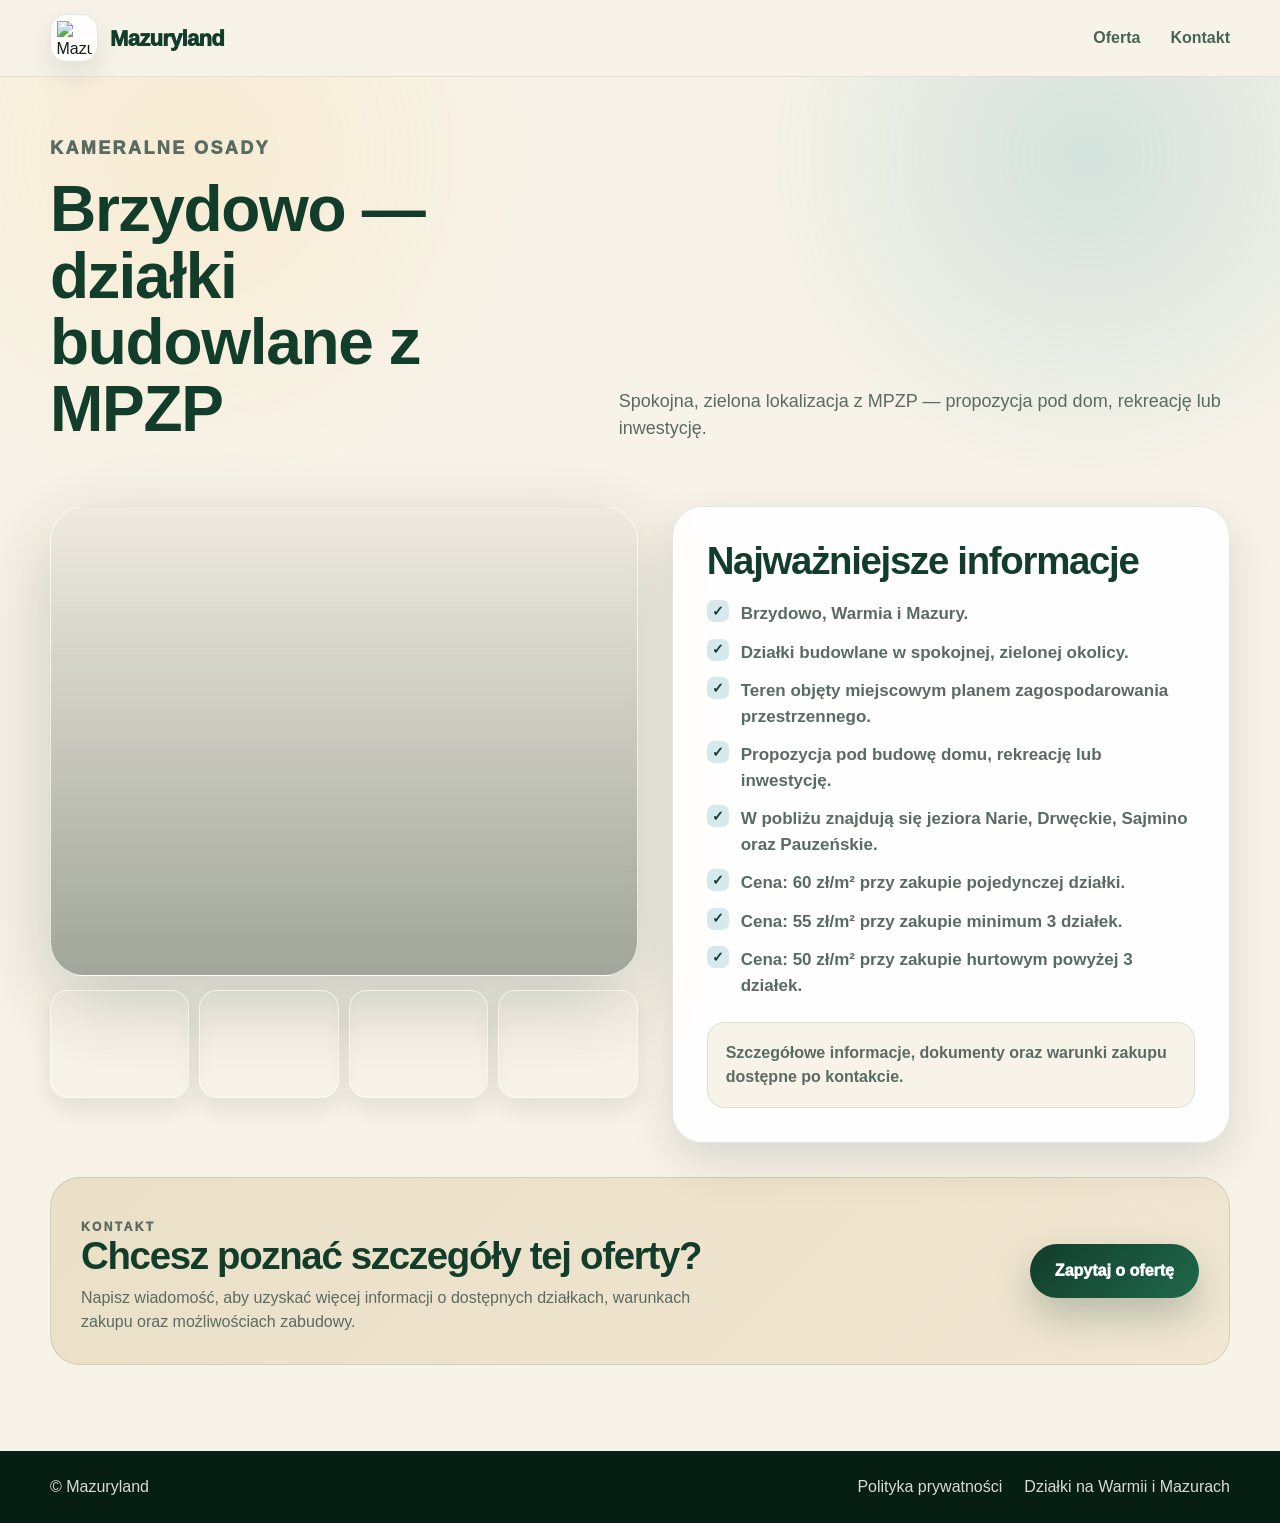
==== brzydowo-dzialki-budowlane.html @ d2bc5dd3 "Add files via upload" ====
<!DOCTYPE html>
<html lang="pl">
<head>
  <meta charset="UTF-8" />
  <meta name="viewport" content="width=device-width, initial-scale=1.0" />

  <title>Brzydowo — działki budowlane z MPZP | Mazuryland</title>
  <meta
    name="description"
    content="Brzydowo — działki budowlane z MPZP w spokojnej, zielonej okolicy. Cena od 50 zł/m²."
  />

  <link rel="stylesheet" href="style.css" />
</head>
<body>

  <header class="header">
    <div class="container header-inner">
      <a href="index.html" class="logo" aria-label="Mazuryland">
        <span class="logo-icon">
          <img src="images/logo.png" alt="Mazuryland" class="logo-img" />
        </span>
        <span class="logo-text">Mazuryland</span>
      </a>

      <nav class="nav" aria-label="Menu główne">
        <a href="index.html#oferta">Oferta</a>
        <a href="index.html#kontakt">Kontakt</a>
      </nav>
    </div>
  </header>

  <main class="property-page">

    <section class="property-hero">
      <div class="container property-hero-inner">
        <div>
          <p class="eyebrow">Kameralne osady</p>
          <h1>Brzydowo — działki budowlane z MPZP</h1>
        </div>

        <p>
          Spokojna, zielona lokalizacja z MPZP — propozycja pod dom, rekreację lub inwestycję.
        </p>
      </div>
    </section>

    <section class="property-main">
      <div class="container">

        <div class="property-detail-layout">

          <div>
            <div
              class="property-main-photo"
              style="background-image: linear-gradient(180deg, rgba(20, 40, 29, 0.04), rgba(20, 40, 29, 0.38)), url('images/brzydowo-1.jpg');"
              aria-label="Widok działek budowlanych w Brzydowie"
            ></div>

            <div class="property-thumbs">
              <div class="property-thumb" style="background-image: url('images/brzydowo-2.jpg');"></div>
              <div class="property-thumb" style="background-image: url('images/brzydowo-3.jpg');"></div>
              <div class="property-thumb" style="background-image: url('images/brzydowo-4.jpg');"></div>
              <div class="property-thumb" style="background-image: url('images/brzydowo-1.jpg');"></div>
            </div>
          </div>

          <aside class="property-info-panel">
            <h2>Najważniejsze informacje</h2>

            <ul class="property-points">
              <li>Brzydowo, Warmia i Mazury.</li>
              <li>Działki budowlane w spokojnej, zielonej okolicy.</li>
              <li>Teren objęty miejscowym planem zagospodarowania przestrzennego.</li>
              <li>Propozycja pod budowę domu, rekreację lub inwestycję.</li>
              <li>W pobliżu znajdują się jeziora Narie, Drwęckie, Sajmino oraz Pauzeńskie.</li>
              <li>Cena: 60 zł/m² przy zakupie pojedynczej działki.</li>
              <li>Cena: 55 zł/m² przy zakupie minimum 3 działek.</li>
              <li>Cena: 50 zł/m² przy zakupie hurtowym powyżej 3 działek.</li>
            </ul>

            <div class="property-note">
              Szczegółowe informacje, dokumenty oraz warunki zakupu dostępne po kontakcie.
            </div>
          </aside>

        </div>

        <div class="property-cta">
          <div>
            <p class="eyebrow">Kontakt</p>
            <h2>Chcesz poznać szczegóły tej oferty?</h2>
            <p>
              Napisz wiadomość, aby uzyskać więcej informacji o dostępnych działkach, warunkach zakupu oraz możliwościach zabudowy.
            </p>
          </div>

          <a href="index.html#kontakt" class="btn btn-primary">Zapytaj o ofertę</a>
        </div>

      </div>
    </section>

  </main>

  <footer class="footer">
    <div class="container footer-inner">
      <p>© Mazuryland</p>

      <div class="footer-links">
        <a href="polityka-prywatnosci.html">Polityka prywatności</a>
        <p>Działki na Warmii i Mazurach</p>
      </div>
    </div>
  </footer>

</body>
</html>
---- style.css ----
:root {
  --green: #123d2b;
  --green-light: #1f684b;
  --deep-green: #071e15;
  --cream: #f8f3e8;
  --sand: #eadfc7;
  --gold: #d2a447;
  --lake: #1688a6;
  --lake-dark: #0b526b;
  --lake-soft: #d9eef3;
  --sun: #f2c35f;
  --text: #102018;
  --muted: #5a6b63;
  --white: #ffffff;
  --border: rgba(18, 61, 43, 0.16);
  --shadow: 0 26px 80px rgba(7, 30, 21, 0.2);
  --shadow-soft: 0 18px 46px rgba(7, 30, 21, 0.13);
  --radius: 30px;
}

* {
  margin: 0;
  padding: 0;
  box-sizing: border-box;
}

html {
  scroll-behavior: smooth;
}

body {
  font-family: Arial, sans-serif;
  background: var(--cream);
  color: var(--text);
  line-height: 1.5;
}

a {
  color: inherit;
  text-decoration: none;
}

button,
input,
textarea {
  font: inherit;
}

.container {
  width: min(1180px, calc(100% - 40px));
  margin: 0 auto;
}

/* HEADER */

.header {
  position: sticky;
  top: 0;
  z-index: 50;
  background: rgba(248, 243, 232, 0.88);
  backdrop-filter: blur(20px);
  border-bottom: 1px solid rgba(18, 61, 43, 0.1);
}

.header-inner {
  min-height: 76px;
  display: flex;
  align-items: center;
  justify-content: space-between;
}

.logo {
  display: inline-flex;
  align-items: center;
  gap: 12px;
}

.logo-icon {
  width: 48px;
  height: 48px;
  border-radius: 16px;
  background: rgba(255, 255, 255, 0.9);
  border: 1px solid rgba(18, 61, 43, 0.12);
  box-shadow: 0 12px 28px rgba(7, 30, 21, 0.1);
  display: grid;
  place-items: center;
  overflow: hidden;
}

.logo-img {
  display: block;
  max-width: 35px;
  max-height: 35px;
  width: auto;
  height: auto;
  object-fit: contain;
}

.logo-text {
  color: var(--green);
  font-size: 22px;
  font-weight: 950;
  letter-spacing: -0.7px;
}

.nav {
  display: flex;
  align-items: center;
  gap: 30px;
  color: var(--green);
  font-weight: 900;
}

.nav a {
  opacity: 0.78;
  transition: 0.22s ease;
}

.nav a:hover {
  opacity: 1;
  color: var(--lake-dark);
}

.eyebrow {
  color: var(--gold);
  text-transform: uppercase;
  letter-spacing: 2.4px;
  font-size: 12px;
  font-weight: 950;
}

h1,
h2,
h3 {
  color: var(--green);
  line-height: 1.04;
  letter-spacing: -1.3px;
}

.btn {
  min-height: 54px;
  padding: 0 25px;
  border-radius: 999px;
  border: none;
  display: inline-flex;
  align-items: center;
  justify-content: center;
  font-weight: 950;
  cursor: pointer;
  transition: 0.24s ease;
}

.btn-primary {
  background: linear-gradient(135deg, var(--green), var(--green-light));
  color: var(--white);
  box-shadow: 0 18px 38px rgba(18, 61, 43, 0.25);
}

.btn-primary:hover {
  transform: translateY(-3px);
  box-shadow: 0 22px 46px rgba(18, 61, 43, 0.32);
}

.btn-outline {
  background: rgba(255, 255, 255, 0.82);
  color: var(--green);
  border: 1px solid rgba(18, 61, 43, 0.14);
  backdrop-filter: blur(12px);
}

.btn-outline:hover {
  transform: translateY(-3px);
  box-shadow: var(--shadow-soft);
}

/* OFFER FIRST */

.offer-section {
  position: relative;
  padding: 78px 0 90px;
  overflow: hidden;
  background:
    linear-gradient(180deg, rgba(248, 243, 232, 0.92), rgba(248, 243, 232, 0.64)),
    radial-gradient(circle at 18% 12%, rgba(242, 195, 95, 0.34), transparent 24%),
    radial-gradient(circle at 86% 12%, rgba(22, 136, 166, 0.34), transparent 29%),
    linear-gradient(135deg, #f8f3e8 0%, #e6f3ef 46%, #e8f5f8 100%);
}

.offer-landing {
  min-height: calc(100vh - 76px);
  display: flex;
  align-items: center;
}

.offer-inner {
  position: relative;
  z-index: 2;
}

.offer-ambient {
  position: absolute;
  border-radius: 999px;
  filter: blur(2px);
  pointer-events: none;
}

.offer-ambient-one {
  width: 360px;
  height: 360px;
  right: -90px;
  top: 60px;
  background: radial-gradient(circle, rgba(22, 136, 166, 0.26), transparent 66%);
}

.offer-ambient-two {
  width: 300px;
  height: 300px;
  left: -70px;
  bottom: 50px;
  background: radial-gradient(circle, rgba(31, 104, 75, 0.21), transparent 68%);
}

.offer-waterline {
  position: absolute;
  left: -8%;
  right: -8%;
  bottom: -70px;
  height: 190px;
  background:
    linear-gradient(90deg, rgba(22, 136, 166, 0.12), rgba(31, 104, 75, 0.14), rgba(210, 164, 71, 0.09));
  border-radius: 50% 50% 0 0;
  transform: rotate(-1.5deg);
  pointer-events: none;
}

.section-title {
  margin-bottom: 28px;
}

.offer-title .eyebrow {
  display: inline-flex;
  padding: 12px 18px;
  border-radius: 999px;
  background: rgba(255, 255, 255, 0.72);
  color: var(--green);
  border: 1px solid rgba(18, 61, 43, 0.12);
  box-shadow: 0 12px 28px rgba(7, 30, 21, 0.08);
}

/* TILES */

.tiles-grid {
  display: grid;
  grid-template-columns: repeat(3, 1fr);
  gap: 18px;
}

.tile {
  min-height: 252px;
  padding: 26px;
  border-radius: 31px;
  border: 1px solid rgba(255, 255, 255, 0.4);
  display: flex;
  flex-direction: column;
  justify-content: space-between;
  transition: 0.28s ease;
  position: relative;
  overflow: hidden;
  background-size: cover;
  background-position: center;
  color: var(--white);
  box-shadow: 0 22px 54px rgba(7, 30, 21, 0.16);
  isolation: isolate;
}

.tile::before {
  content: "";
  position: absolute;
  inset: 0;
  background:
    linear-gradient(
      180deg,
      rgba(5, 20, 14, 0.02) 0%,
      rgba(5, 20, 14, 0.28) 42%,
      rgba(5, 20, 14, 0.84) 100%
    );
  z-index: 1;
  transition: 0.28s ease;
}

.tile::after {
  content: "";
  position: absolute;
  right: -54px;
  bottom: -58px;
  width: 190px;
  height: 190px;
  border-radius: 50%;
  background:
    radial-gradient(circle, rgba(22, 136, 166, 0.22), rgba(255, 255, 255, 0.08) 60%, transparent 68%);
  z-index: 2;
  transition: 0.28s ease;
}

.tile:hover {
  transform: translateY(-8px) scale(1.01);
  box-shadow: 0 34px 86px rgba(7, 30, 21, 0.25);
}

.tile:hover::before {
  background:
    linear-gradient(
      180deg,
      rgba(5, 20, 14, 0.00) 0%,
      rgba(5, 20, 14, 0.22) 36%,
      rgba(5, 20, 14, 0.74) 100%
    );
}

.tile:hover::after {
  transform: scale(1.2);
}

.tile-number {
  color: rgba(255, 255, 255, 0.84);
  font-weight: 950;
  font-size: 13px;
  letter-spacing: 1px;
  position: relative;
  z-index: 3;
}

.tile h3 {
  max-width: 330px;
  font-size: clamp(24px, 2.25vw, 33px);
  position: relative;
  z-index: 3;
  color: var(--white);
  font-weight: 950;
  text-shadow: 0 6px 22px rgba(0, 0, 0, 0.22);
}

.tile-budowlane {
  background-image: url("images/budowlane.jpg");
}

.tile-rolne {
  background-image: url("images/rolne.jpg");
}

.tile-osady {
  background-image: url("images/osady.jpg");
}

.tile-linia {
  background-image: url("images/linia-brzegowa.jpg");
}

.tile-inwestycyjne {
  background-image: url("images/inwestycyjne.jpg");
}

.tile-arealy {
  background-image: url("images/arealy.jpg");
}

/* HERO / BRAND SECTION */

.hero {
  position: relative;
  min-height: 760px;
  display: flex;
  align-items: center;
  padding: 86px 0;
  overflow: hidden;
  background:
    radial-gradient(circle at 15% 18%, rgba(242, 195, 95, 0.34), transparent 28%),
    radial-gradient(circle at 82% 22%, rgba(22, 136, 166, 0.32), transparent 34%),
    linear-gradient(135deg, #f8f3e8 0%, #e3f2ec 45%, #d9eef3 100%);
}

.hero::before {
  content: "";
  position: absolute;
  inset: 0;
  background:
    radial-gradient(circle at 12% 16%, rgba(242, 195, 95, 0.24), transparent 28%),
    radial-gradient(circle at 78% 20%, rgba(22, 136, 166, 0.28), transparent 34%),
    linear-gradient(180deg, transparent 0%, rgba(18, 61, 43, 0.08) 100%);
  pointer-events: none;
}

.hero-inner {
  position: relative;
  z-index: 2;
  display: grid;
  grid-template-columns: 0.93fr 1.07fr;
  align-items: center;
  gap: 62px;
}

.hero h1 {
  margin-top: 14px;
  font-size: clamp(48px, 6vw, 78px);
  max-width: 760px;
}

.hero-text {
  margin-top: 24px;
  max-width: 620px;
  font-size: 20px;
  color: var(--muted);
}

.hero-buttons {
  margin-top: 34px;
  display: flex;
  gap: 14px;
  flex-wrap: wrap;
}

.hero-photo {
  position: relative;
  min-height: 520px;
  border-radius: 42px;
  overflow: hidden;
  background:
    linear-gradient(180deg, rgba(7, 30, 21, 0.04), rgba(7, 30, 21, 0.42)),
    url("images/hero.jpg");
  background-size: cover;
  background-position: center;
  box-shadow: 0 34px 90px rgba(7, 30, 21, 0.25);
  border: 1px solid rgba(255, 255, 255, 0.74);
}

.hero-photo::before {
  content: "";
  position: absolute;
  inset: 24px;
  border: 1px solid rgba(255, 255, 255, 0.54);
  border-radius: 31px;
  z-index: 1;
  pointer-events: none;
}

.hero-photo-badge {
  position: absolute;
  left: 34px;
  bottom: 34px;
  right: 34px;
  min-height: 92px;
  padding: 22px 26px;
  border-radius: 26px;
  background: rgba(255, 255, 255, 0.84);
  backdrop-filter: blur(20px);
  border: 1px solid rgba(255, 255, 255, 0.74);
  box-shadow: 0 16px 38px rgba(0, 0, 0, 0.11);
  z-index: 2;
}

.hero-photo-badge span {
  display: block;
  font-size: 27px;
  font-weight: 950;
  letter-spacing: 1px;
  color: var(--green);
}

.hero-photo-badge p {
  margin-top: 6px;
  color: var(--muted);
  font-weight: 900;
}

/* CATEGORY PAGES */

.category-page {
  background: var(--cream);
}

.category-hero {
  padding: 62px 0 28px;
  background:
    radial-gradient(circle at 15% 20%, rgba(242, 195, 95, 0.18), transparent 30%),
    radial-gradient(circle at 85% 20%, rgba(22, 136, 166, 0.17), transparent 30%),
    var(--cream);
}

.category-hero-inner {
  display: grid;
  grid-template-columns: 0.85fr 1.15fr;
  gap: 46px;
  align-items: end;
}

.category-hero h1 {
  margin-top: 14px;
  font-size: clamp(42px, 5vw, 68px);
}

.category-hero p {
  color: var(--muted);
  font-size: 18px;
}

.category-section {
  padding: 40px 0 82px;
}

.category-top {
  margin-bottom: 26px;
  display: flex;
  justify-content: space-between;
  gap: 28px;
  align-items: end;
}

.category-top h2 {
  font-size: clamp(32px, 3.4vw, 48px);
}

.category-top p {
  max-width: 440px;
  color: var(--muted);
}

.plots-grid {
  display: grid;
  grid-template-columns: repeat(3, 1fr);
  gap: 18px;
}

.plot-card {
  background: rgba(255, 255, 255, 0.91);
  border: 1px solid rgba(18, 61, 43, 0.12);
  border-radius: var(--radius);
  overflow: hidden;
  box-shadow: var(--shadow-soft);
  transition: 0.25s ease;
}

.plot-card:hover {
  transform: translateY(-5px);
  box-shadow: var(--shadow);
}

.plot-image {
  position: relative;
  min-height: 218px;
  background:
    linear-gradient(135deg, rgba(18, 61, 43, 0.28), rgba(210, 164, 71, 0.16)),
    url("images/hero.jpg");
  background-size: cover;
  background-position: center;
}

.plot-image::before {
  content: "";
  position: absolute;
  inset: 0;
  background:
    linear-gradient(
      180deg,
      rgba(7, 30, 21, 0.04),
      rgba(7, 30, 21, 0.46)
    );
}

.plot-status {
  position: absolute;
  left: 18px;
  top: 18px;
  z-index: 2;
  padding: 8px 12px;
  border-radius: 999px;
  background: rgba(255, 255, 255, 0.9);
  color: var(--green);
  font-size: 12px;
  font-weight: 950;
  letter-spacing: 0.4px;
  text-transform: uppercase;
  backdrop-filter: blur(12px);
}

.plot-content {
  padding: 24px;
}

.plot-content h3 {
  font-size: 25px;
  margin-bottom: 12px;
}

.plot-meta {
  display: grid;
  gap: 8px;
  margin-bottom: 16px;
  color: var(--muted);
  font-weight: 700;
}

.plot-meta span strong {
  color: var(--green);
}

.plot-description {
  color: var(--muted);
  margin-bottom: 22px;
}

.plot-card .btn {
  min-height: 48px;
  padding: 0 20px;
}

.plot-empty {
  border-style: dashed;
  background: rgba(248, 243, 232, 0.78);
}

.category-cta {
  margin-top: 34px;
  padding: 30px;
  border-radius: var(--radius);
  background: linear-gradient(135deg, var(--sand), #f1e7d2);
  border: 1px solid rgba(18, 61, 43, 0.12);
  display: flex;
  align-items: center;
  justify-content: space-between;
  gap: 28px;
}

.category-cta h2 {
  font-size: clamp(28px, 3vw, 42px);
}

.category-cta p {
  margin-top: 10px;
  color: var(--muted);
  max-width: 620px;
}

/* PROPERTY DETAIL PAGES */

.property-page {
  background: var(--cream);
}

.property-hero {
  padding: 58px 0 30px;
  background:
    radial-gradient(circle at 15% 20%, rgba(242, 195, 95, 0.16), transparent 30%),
    radial-gradient(circle at 85% 20%, rgba(22, 136, 166, 0.16), transparent 30%),
    var(--cream);
}

.property-hero-inner {
  display: grid;
  grid-template-columns: 0.92fr 1.08fr;
  gap: 48px;
  align-items: end;
}

.property-hero h1 {
  margin-top: 14px;
  font-size: clamp(42px, 5vw, 66px);
}

.property-hero p {
  color: var(--muted);
  font-size: 18px;
  max-width: 660px;
}

.property-main {
  padding: 34px 0 86px;
}

.property-detail-layout {
  display: grid;
  grid-template-columns: 1fr 0.95fr;
  gap: 34px;
  align-items: start;
}

.property-main-photo {
  min-height: 470px;
  border-radius: 34px;
  background-size: cover;
  background-position: center;
  box-shadow: var(--shadow);
  border: 1px solid rgba(255, 255, 255, 0.7);
}

.property-thumbs {
  margin-top: 14px;
  display: grid;
  grid-template-columns: repeat(4, 1fr);
  gap: 10px;
}

.property-thumb {
  min-height: 108px;
  border-radius: 18px;
  background-size: cover;
  background-position: center;
  border: 1px solid rgba(255, 255, 255, 0.64);
  box-shadow: 0 10px 24px rgba(7, 30, 21, 0.1);
}

.property-info-panel {
  background: rgba(255, 255, 255, 0.92);
  border: 1px solid rgba(18, 61, 43, 0.12);
  border-radius: var(--radius);
  box-shadow: var(--shadow-soft);
  padding: 34px;
}

.property-info-panel h2 {
  font-size: clamp(30px, 3vw, 44px);
  margin-bottom: 20px;
}

.property-points {
  display: grid;
  gap: 13px;
  list-style: none;
}

.property-points li {
  position: relative;
  padding-left: 34px;
  color: var(--muted);
  font-size: 17px;
  font-weight: 700;
}

.property-points li::before {
  content: "✓";
  position: absolute;
  left: 0;
  top: -1px;
  width: 22px;
  height: 22px;
  border-radius: 7px;
  background: rgba(22, 136, 166, 0.18);
  color: var(--green);
  display: grid;
  place-items: center;
  font-weight: 950;
  font-size: 14px;
}

.property-note {
  margin-top: 24px;
  padding: 18px;
  border-radius: 18px;
  background: var(--cream);
  border: 1px solid rgba(18, 61, 43, 0.1);
  color: var(--muted);
  font-weight: 700;
}

.property-cta {
  margin-top: 34px;
  padding: 30px;
  border-radius: var(--radius);
  background: linear-gradient(135deg, var(--sand), #f1e7d2);
  border: 1px solid rgba(18, 61, 43, 0.12);
  display: flex;
  align-items: center;
  justify-content: space-between;
  gap: 28px;
}

.property-cta h2 {
  font-size: clamp(28px, 3vw, 42px);
}

.property-cta p {
  margin-top: 10px;
  color: var(--muted);
  max-width: 620px;
}

/* CONTACT */

.contact-section {
  position: relative;
  padding: 94px 0;
  overflow: hidden;
  background:
    linear-gradient(90deg, rgba(248, 243, 232, 0.92) 0%, rgba(248, 243, 232, 0.78) 48%, rgba(248, 243, 232, 0.62) 100%),
    url("images/contact-bg.jpg"),
    url("images/hero.jpg");
  background-size: cover;
  background-position: center;
}

.contact-shade {
  position: absolute;
  inset: 0;
  background:
    radial-gradient(circle at 17% 25%, rgba(242, 195, 95, 0.22), transparent 28%),
    radial-gradient(circle at 84% 26%, rgba(22, 136, 166, 0.23), transparent 30%);
  pointer-events: none;
}

.contact-box {
  position: relative;
  z-index: 2;
  display: grid;
  grid-template-columns: 0.82fr 1.18fr;
  gap: 42px;
  align-items: center;
}

.contact-heading h2 {
  font-size: clamp(36px, 4.3vw, 58px);
}

.contact-heading p {
  margin-top: 14px;
  font-size: 22px;
  color: var(--green);
  font-weight: 950;
}

.contact-form {
  background: rgba(255, 255, 255, 0.9);
  backdrop-filter: blur(16px);
  padding: 30px;
  border-radius: 30px;
  border: 1px solid rgba(255, 255, 255, 0.76);
  box-shadow: 0 24px 70px rgba(7, 30, 21, 0.16);
  display: grid;
  gap: 14px;
}

input,
textarea {
  width: 100%;
  border: 1px solid var(--border);
  background: var(--cream);
  color: var(--text);
  border-radius: 17px;
  padding: 16px 17px;
  outline: none;
}

textarea {
  min-height: 150px;
  resize: vertical;
}

input:focus,
textarea:focus {
  border-color: var(--gold);
  box-shadow: 0 0 0 4px rgba(210, 164, 71, 0.13);
}

.contact-form .btn {
  width: fit-content;
  min-width: 150px;
}

/* FOOTER */

.footer {
  background: var(--deep-green);
  color: rgba(255, 255, 255, 0.84);
  padding: 24px 0;
}

.footer-inner {
  display: flex;
  justify-content: space-between;
  gap: 20px;
}

.footer-links {
  display: flex;
  align-items: center;
  gap: 22px;
}

.footer-links a {
  color: rgba(255, 255, 255, 0.84);
  transition: 0.2s ease;
}

.footer-links a:hover {
  color: #ffffff;
}

/* PRIVACY POLICY */

.policy-page {
  background: var(--cream);
}

.policy-hero {
  padding: 90px 0 40px;
  background:
    radial-gradient(circle at 15% 20%, rgba(242, 195, 95, 0.16), transparent 30%),
    radial-gradient(circle at 85% 20%, rgba(22, 136, 166, 0.14), transparent 30%),
    var(--cream);
}

.policy-hero h1 {
  margin-top: 14px;
  font-size: clamp(42px, 5vw, 72px);
}

.policy-hero p {
  max-width: 760px;
  margin-top: 20px;
  font-size: 19px;
  color: var(--muted);
}

.policy-content {
  padding: 40px 0 90px;
}

.policy-box {
  background: rgba(255, 255, 255, 0.9);
  border: 1px solid rgba(18, 61, 43, 0.12);
  border-radius: var(--radius);
  box-shadow: var(--shadow);
  padding: 48px;
}

.policy-box h2 {
  margin-top: 34px;
  margin-bottom: 12px;
  font-size: 26px;
}

.policy-box h2:first-child {
  margin-top: 0;
}

.policy-box p {
  color: var(--muted);
  margin-bottom: 14px;
}

.policy-box strong {
  color: var(--green);
}

.policy-box ul {
  margin: 10px 0 22px 22px;
  color: var(--muted);
}

.policy-box li {
  margin-bottom: 8px;
}

.policy-date {
  margin-top: 34px;
  font-weight: 800;
}

.policy-back {
  margin-top: 18px;
}

/* RESPONSIVE */

@media (max-width: 980px) {
  .offer-landing,
  .hero {
    min-height: auto;
  }

  .hero-inner,
  .contact-box,
  .category-hero-inner,
  .property-hero-inner,
  .property-detail-layout {
    grid-template-columns: 1fr;
  }

  .hero-photo {
    min-height: 420px;
  }

  .tiles-grid,
  .plots-grid {
    grid-template-columns: repeat(2, 1fr);
  }

  .category-top,
  .category-cta,
  .property-cta {
    display: block;
  }

  .category-cta .btn,
  .property-cta .btn {
    margin-top: 22px;
  }
}

@media (max-width: 680px) {
  .container {
    width: min(100% - 28px, 1180px);
  }

  .header-inner {
    min-height: 68px;
  }

  .logo-text {
    font-size: 19px;
  }

  .nav {
    display: none;
  }

  .offer-section,
  .hero,
  .contact-section {
    padding: 56px 0;
  }

  .hero h1 {
    font-size: 42px;
  }

  .hero-text {
    font-size: 18px;
  }

  .tiles-grid,
  .plots-grid {
    grid-template-columns: 1fr;
  }

  .tile {
    min-height: 198px;
  }

  .footer-inner {
    flex-direction: column;
  }

  .footer-links {
    flex-direction: column;
    align-items: flex-start;
    gap: 8px;
  }

  .policy-hero,
  .category-hero,
  .property-hero {
    padding: 56px 0 28px;
  }

  .policy-content,
  .category-section,
  .property-main {
    padding: 28px 0 56px;
  }

  .policy-box {
    padding: 26px;
  }

  .policy-box h2 {
    font-size: 22px;
  }

  .plot-image {
    min-height: 190px;
  }

  .property-main-photo {
    min-height: 320px;
  }

  .property-thumbs {
    grid-template-columns: repeat(2, 1fr);
  }
}
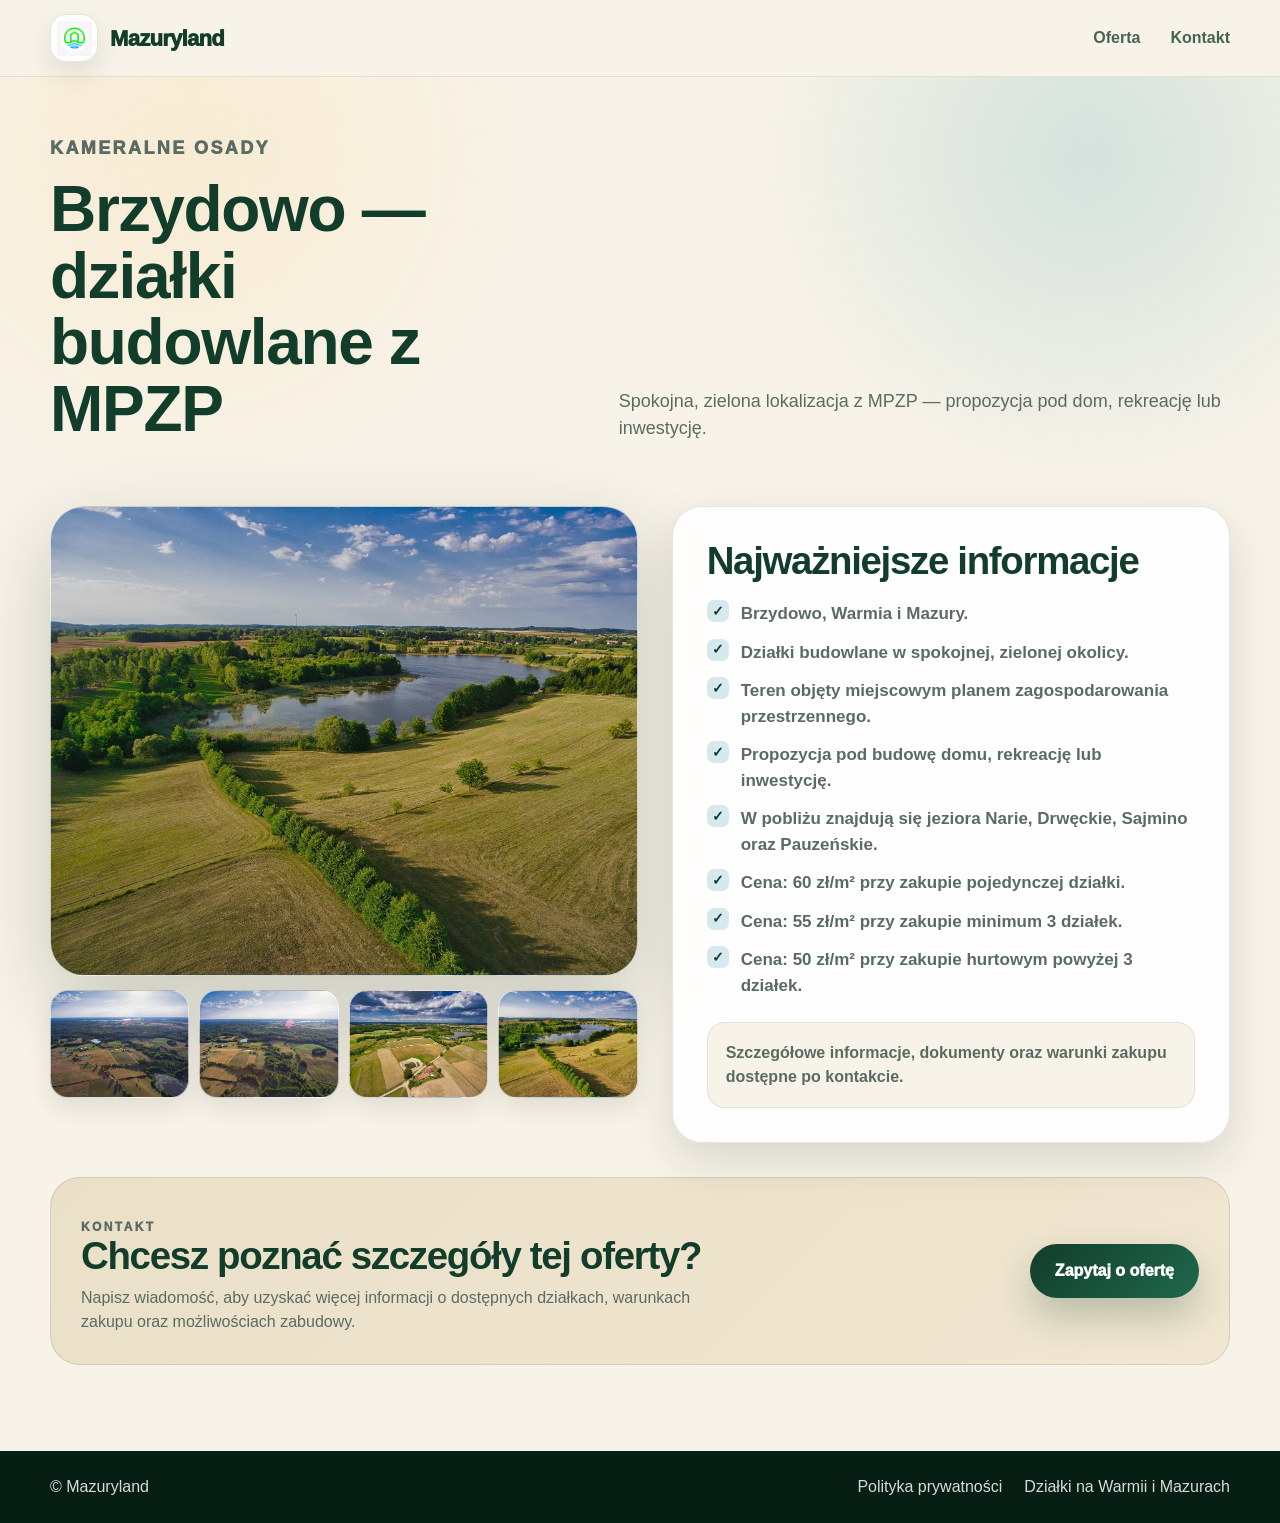
==== commit d873b0c8: "Add files via upload" ====
--- a/brzydowo-dzialki-budowlane.html
+++ b/brzydowo-dzialki-budowlane.html
@@ -10,7 +10,8 @@
     content="Brzydowo — działki budowlane z MPZP w spokojnej, zielonej okolicy. Cena od 50 zł/m²."
   />
 
-  <link rel="stylesheet" href="style.css" />
+  <link rel="stylesheet" href="style.css?v=20260801-1" />
+  <link rel="icon" href="images/logo.png" type="image/png" />
 </head>
 <body>
 
@@ -18,7 +19,7 @@
     <div class="container header-inner">
       <a href="index.html" class="logo" aria-label="Mazuryland">
         <span class="logo-icon">
-          <img src="images/logo.png" alt="Mazuryland" class="logo-img" />
+          <img src="images/logo.png" alt="Mazuryland" class="logo-img" width="35" height="35" />
         </span>
         <span class="logo-text">Mazuryland</span>
       </a>
--- a/style.css
+++ b/style.css
@@ -280,13 +280,14 @@
   background:
     linear-gradient(
       180deg,
-      rgba(5, 20, 14, 0.02) 0%,
-      rgba(5, 20, 14, 0.28) 42%,
-      rgba(5, 20, 14, 0.84) 100%
+      rgba(5, 20, 14, 0.00) 0%,
+      rgba(5, 20, 14, 0.12) 38%,
+      rgba(5, 20, 14, 0.64) 100%
     );
   z-index: 1;
   transition: 0.28s ease;
 }
+
 
 .tile::after {
   content: "";
@@ -312,10 +313,11 @@
     linear-gradient(
       180deg,
       rgba(5, 20, 14, 0.00) 0%,
-      rgba(5, 20, 14, 0.22) 36%,
-      rgba(5, 20, 14, 0.74) 100%
+      rgba(5, 20, 14, 0.08) 36%,
+      rgba(5, 20, 14, 0.56) 100%
     );
 }
+
 
 .tile:hover::after {
   transform: scale(1.2);
@@ -337,7 +339,7 @@
   z-index: 3;
   color: var(--white);
   font-weight: 950;
-  text-shadow: 0 6px 22px rgba(0, 0, 0, 0.22);
+ text-shadow: 0 8px 28px rgba(0, 0, 0, 0.55);
 }
 
 .tile-budowlane {
@@ -791,7 +793,6 @@
   overflow: hidden;
   background:
     linear-gradient(90deg, rgba(248, 243, 232, 0.92) 0%, rgba(248, 243, 232, 0.78) 48%, rgba(248, 243, 232, 0.62) 100%),
-    url("images/contact-bg.jpg"),
     url("images/hero.jpg");
   background-size: cover;
   background-position: center;
@@ -1087,3 +1088,550 @@
     grid-template-columns: repeat(2, 1fr);
   }
 }
+
+/* AUTOMATYCZNE OFERTY Z ARKUSZA */
+
+#offers-list {
+  display: grid;
+  grid-template-columns: repeat(3, minmax(0, 1fr));
+  gap: 28px;
+  margin-top: 32px;
+}
+
+.auto-offer-card {
+  background: #ffffff;
+  border-radius: 26px;
+  overflow: hidden;
+  box-shadow: 0 18px 50px rgba(31, 54, 45, 0.12);
+  border: 1px solid rgba(31, 54, 45, 0.08);
+}
+
+.auto-offer-image {
+  display: block;
+  height: 230px;
+  overflow: hidden;
+  background: #d9eef3;
+}
+
+.auto-offer-image img {
+  width: 100%;
+  height: 100%;
+  object-fit: cover;
+  display: block;
+  transition: transform 0.35s ease;
+}
+
+.auto-offer-card:hover .auto-offer-image img {
+  transform: scale(1.06);
+}
+
+.auto-offer-content {
+  padding: 24px;
+}
+
+.auto-offer-top {
+  display: flex;
+  justify-content: space-between;
+  gap: 12px;
+  margin-bottom: 14px;
+  font-size: 13px;
+  color: #547066;
+}
+
+.auto-offer-top strong {
+  color: #1f6f55;
+}
+
+.auto-offer-content h3 {
+  margin: 0 0 10px;
+  font-size: 24px;
+  line-height: 1.15;
+  color: #19382d;
+}
+
+.auto-offer-location {
+  margin: 0 0 16px;
+  color: #5d6f68;
+}
+
+.auto-offer-details {
+  display: flex;
+  flex-wrap: wrap;
+  gap: 10px;
+  margin-bottom: 22px;
+}
+
+.auto-offer-details span {
+  padding: 8px 12px;
+  border-radius: 999px;
+  background: #edf5ef;
+  color: #21483a;
+  font-size: 14px;
+}
+
+.auto-offer-link {
+  display: inline-flex;
+  align-items: center;
+  justify-content: center;
+  min-height: 46px;
+  padding: 0 18px;
+  border-radius: 999px;
+  background: #1f6f55;
+  color: #ffffff;
+  text-decoration: none;
+  font-weight: 800;
+}
+
+.auto-offer-empty {
+  padding: 28px;
+  background: #ffffff;
+  border-radius: 20px;
+  color: #5d6f68;
+}
+
+/* STRONA SZCZEGÓŁÓW OFERTY AUTOMATYCZNEJ */
+
+.offer-detail-section {
+  padding: 90px 0;
+  background: #f7f2e8;
+}
+
+.offer-detail-grid {
+  display: grid;
+  grid-template-columns: 1.15fr 0.85fr;
+  gap: 40px;
+  align-items: start;
+}
+
+.offer-detail-photo {
+  border-radius: 32px;
+  overflow: hidden;
+  box-shadow: 0 22px 60px rgba(31, 54, 45, 0.18);
+}
+
+.offer-detail-photo img {
+  width: 100%;
+  height: 620px;
+  object-fit: cover;
+  display: block;
+}
+
+.offer-detail-panel {
+  background: #ffffff;
+  border-radius: 32px;
+  padding: 36px;
+  box-shadow: 0 18px 50px rgba(31, 54, 45, 0.12);
+}
+
+.offer-detail-category {
+  color: #1f6f55;
+  font-weight: 800;
+  text-transform: uppercase;
+  letter-spacing: 0.08em;
+  font-size: 13px;
+}
+
+.offer-detail-panel h1 {
+  margin: 14px 0 22px;
+  color: #19382d;
+  font-size: 42px;
+  line-height: 1.08;
+}
+
+.offer-detail-panel h2 {
+  margin: 28px 0 14px;
+  color: #19382d;
+}
+
+.offer-detail-meta,
+.offer-detail-points {
+  padding-left: 20px;
+  color: #40554d;
+}
+
+.offer-detail-meta li,
+.offer-detail-points li {
+  margin-bottom: 10px;
+}
+
+
+
+/* RESPONSYWNOŚĆ AUTOMATYCZNYCH OFERT */
+
+@media (max-width: 1100px) {
+  #offers-list {
+    grid-template-columns: repeat(2, minmax(0, 1fr));
+  }
+}
+
+@media (max-width: 720px) {
+  #offers-list {
+    grid-template-columns: 1fr;
+    gap: 20px;
+  }
+
+  .auto-offer-image {
+    height: 220px;
+  }
+
+  .auto-offer-content {
+    padding: 22px;
+  }
+
+  .auto-offer-content h3 {
+    font-size: 22px;
+  }
+}
+
+/* KONTAKT — finalna, czysta wersja */
+
+.contact-section {
+  position: relative;
+  isolation: isolate;
+  overflow: hidden;
+  background: url("images/hero.jpg") center / cover no-repeat;
+}
+
+.contact-section::before {
+  content: "";
+  position: absolute;
+  inset: 0;
+  z-index: 0;
+  background: linear-gradient(
+    90deg,
+    rgba(248, 243, 232, 0.50) 0%,
+    rgba(248, 243, 232, 0.22) 38%,
+    rgba(248, 243, 232, 0) 72%
+  );
+  pointer-events: none;
+}
+
+.contact-shade {
+  display: none;
+}
+
+.contact-box {
+  position: relative;
+  z-index: 2;
+}
+
+.contact-heading {
+  max-width: 570px;
+  padding: 26px 30px;
+  border-radius: 28px;
+  background: rgba(248, 243, 232, 0.28);
+  backdrop-filter: blur(2px);
+}
+
+.contact-heading h2,
+.contact-heading p,
+.contact-heading .eyebrow {
+  text-shadow:
+    0 4px 18px rgba(248, 243, 232, 0.98),
+    0 2px 8px rgba(248, 243, 232, 0.90);
+}
+
+.contact-form {
+  background: rgba(255, 255, 255, 0.86);
+}
+
+.contact-privacy-note {
+  color: var(--muted);
+  font-size: 13px;
+  line-height: 1.5;
+}
+
+.contact-privacy-note a {
+  color: var(--green);
+  font-weight: 800;
+  text-decoration: underline;
+  text-underline-offset: 3px;
+}
+
+/* O MNIE — finalna, czysta wersja */
+
+.about-section {
+  position: relative;
+  padding: 100px 0;
+  overflow: hidden;
+  background:
+    radial-gradient(circle at 88% 18%, rgba(25, 132, 150, 0.28), transparent 30%),
+    radial-gradient(circle at 10% 88%, rgba(218, 165, 55, 0.22), transparent 28%),
+    linear-gradient(135deg, #f8f3e8 0%, #e4f1ec 48%, #cfe8ed 100%);
+}
+
+.about-section::after {
+  content: "";
+  position: absolute;
+  top: 0;
+  right: 0;
+  width: 34%;
+  height: 100%;
+  background: linear-gradient(180deg, rgba(18, 91, 67, 0.96), rgba(20, 119, 132, 0.90));
+  clip-path: polygon(28% 0, 100% 0, 100% 100%, 0 100%);
+  z-index: 0;
+  opacity: 0.95;
+}
+
+.about-inner {
+  position: relative;
+  z-index: 1;
+  display: flex;
+  justify-content: center;
+}
+
+.about-content {
+  position: relative;
+  width: 100%;
+  max-width: 1050px;
+  padding: 55px 65px;
+  overflow: hidden;
+  border: 1px solid rgba(18, 91, 67, 0.16);
+  border-radius: 36px;
+  background: linear-gradient(
+    90deg,
+    rgba(255, 255, 255, 0.96) 0%,
+    rgba(255, 255, 255, 0.91) 72%,
+    rgba(239, 249, 247, 0.93) 100%
+  );
+  box-shadow: 0 25px 70px rgba(18, 61, 43, 0.12);
+}
+
+.about-content::after {
+  content: "Warmia i Mazury";
+  position: absolute;
+  right: 30px;
+  bottom: 26px;
+  color: rgba(18, 91, 67, 0.10);
+  font-size: 34px;
+  font-weight: 900;
+  letter-spacing: 3px;
+  text-transform: uppercase;
+  pointer-events: none;
+}
+
+.about-content .eyebrow {
+  margin-bottom: 12px;
+  color: #c18b22;
+  font-size: 14px;
+  font-weight: 900;
+  letter-spacing: 2px;
+  text-transform: uppercase;
+}
+
+.about-content h2 {
+  margin: 0 0 18px;
+  color: #0f513b;
+  font-size: 52px;
+  line-height: 1.05;
+}
+
+.about-content p {
+  max-width: 900px;
+  margin: 0 0 20px;
+  color: #344d43;
+  font-size: 18px;
+  line-height: 1.8;
+}
+
+.about-content p:first-of-type {
+  color: #163f2e;
+  font-size: 22px;
+  font-weight: 700;
+}
+
+.about-content p:last-child {
+  display: inline-block;
+  margin-top: 10px;
+  margin-bottom: 0;
+  padding: 15px 22px;
+  border-radius: 999px;
+  background: linear-gradient(135deg, #145b43 0%, #147789 100%);
+  color: #fff;
+  font-size: 16px;
+}
+
+.about-content p:last-child strong {
+  color: inherit;
+}
+
+/* SZCZEGÓŁY OFERTY I GALERIA */
+
+.offer-detail-section {
+  padding: 70px 0;
+  overflow: hidden;
+  background: #f7f2e8;
+}
+
+.offer-detail-grid {
+  display: grid;
+  grid-template-columns: minmax(0, 1.35fr) minmax(320px, 0.65fr);
+  gap: 42px;
+  align-items: start;
+}
+
+.offer-gallery {
+  width: 100%;
+  min-width: 0;
+  overflow: hidden;
+}
+
+.offer-detail-photo {
+  width: 100%;
+  height: 560px;
+  overflow: hidden;
+  border-radius: 30px;
+  background: #e9eee9;
+  box-shadow: 0 22px 60px rgba(31, 54, 45, 0.18);
+}
+
+.offer-detail-photo img {
+  display: block;
+  width: 100%;
+  height: 100%;
+  max-width: 100%;
+  object-fit: cover;
+}
+
+.offer-detail-panel {
+  min-width: 0;
+  width: 100%;
+}
+
+.offer-gallery-thumbs {
+  display: grid;
+  grid-template-columns: repeat(5, minmax(0, 1fr));
+  gap: 10px;
+  margin-top: 14px;
+}
+
+.offer-gallery-thumb {
+  width: 100%;
+  height: 90px;
+  padding: 0;
+  overflow: hidden;
+  cursor: pointer;
+  border: 2px solid transparent;
+  border-radius: 14px;
+  background: transparent;
+  transition: border-color 0.2s ease, transform 0.2s ease;
+}
+
+.offer-gallery-thumb:hover {
+  transform: translateY(-2px);
+}
+
+.offer-gallery-thumb.is-active {
+  border-color: var(--green-light);
+}
+
+.offer-gallery-thumb img {
+  display: block;
+  width: 100%;
+  height: 100%;
+  object-fit: cover;
+  transition: transform 0.2s ease;
+}
+
+.offer-gallery-thumb:hover img {
+  transform: scale(1.05);
+}
+
+.image-load-failed {
+  object-fit: contain !important;
+  padding: 24px;
+  opacity: 0.72;
+}
+
+.offer-detail-points a {
+  color: var(--lake-dark);
+  font-weight: 800;
+  text-decoration: underline;
+  text-underline-offset: 3px;
+}
+
+.auto-offer-loading {
+  animation: offer-loading-pulse 1.1s ease-in-out infinite alternate;
+}
+
+@keyframes offer-loading-pulse {
+  from { opacity: 0.58; }
+  to { opacity: 1; }
+}
+
+@media (max-width: 950px) {
+  .offer-detail-grid {
+    grid-template-columns: 1fr;
+  }
+
+  .offer-detail-photo {
+    height: 430px;
+  }
+}
+
+@media (max-width: 768px) {
+  .about-section {
+    padding: 60px 0;
+  }
+
+  .about-section::after,
+  .about-content::after {
+    display: none;
+  }
+
+  .about-content {
+    padding: 35px 24px;
+    border-radius: 26px;
+  }
+
+  .about-content h2 {
+    font-size: 38px;
+  }
+
+  .about-content p {
+    font-size: 16px;
+    line-height: 1.7;
+  }
+
+  .about-content p:first-of-type {
+    font-size: 19px;
+  }
+
+  .about-content p:last-child {
+    display: block;
+    border-radius: 18px;
+    line-height: 1.5;
+  }
+
+  .contact-heading {
+    padding: 22px;
+  }
+}
+
+@media (max-width: 600px) {
+  .offer-detail-section {
+    padding: 35px 0;
+  }
+
+  .offer-detail-photo {
+    height: 300px;
+    border-radius: 20px;
+  }
+
+  .offer-gallery-thumbs {
+    grid-template-columns: repeat(3, minmax(0, 1fr));
+  }
+
+  .offer-gallery-thumb {
+    height: 75px;
+  }
+
+  .offer-detail-panel {
+    padding: 26px;
+    border-radius: 24px;
+  }
+}
+
+#offer-detail {
+  min-height: calc(100vh - 148px);
+}
